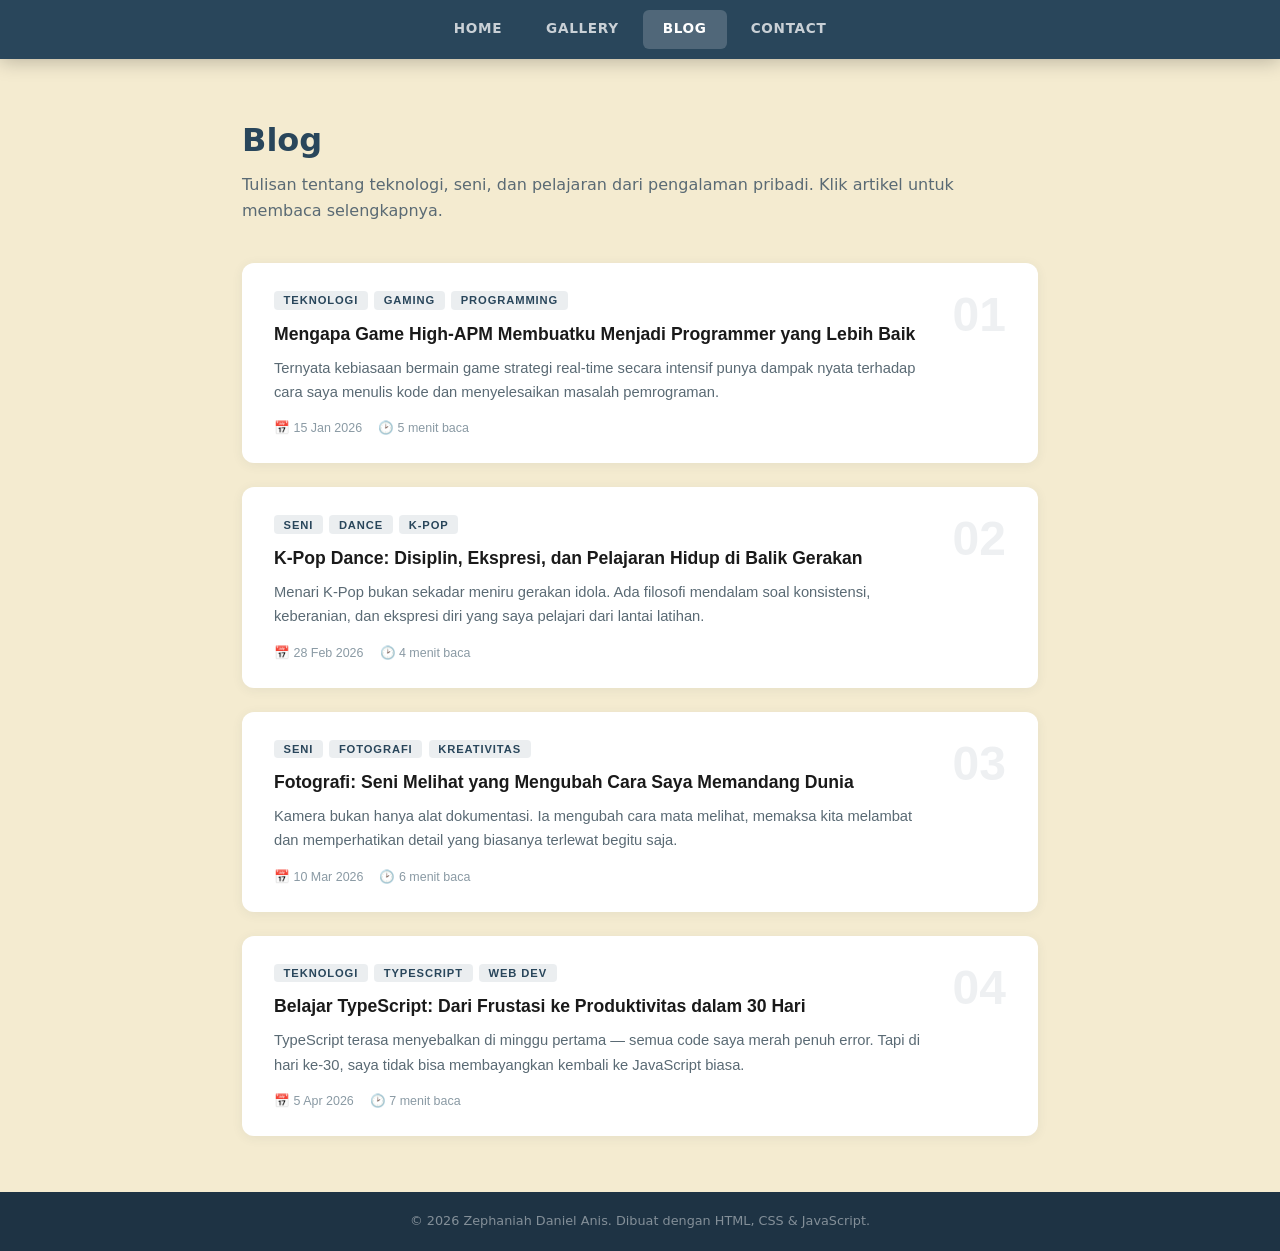
==== blog.html @ 5a67ce0a "Create separate pages for home, gallery, blog, and contact with unique content Restructure the proje" ====
<!DOCTYPE html>
<html lang="id">
<head>
<meta charset="UTF-8">
<meta name="viewport" content="width=device-width, initial-scale=1.0">
<title>Blog — Zephaniah Daniel Anis</title>
<link rel="stylesheet" href="css/style.css">
</head>
<body>

<header>
    <nav>
        <a href="index.html">Home</a>
        <a href="gallery.html">Gallery</a>
        <a href="blog.html">Blog</a>
        <a href="contact.html">Contact</a>
    </nav>
</header>

<main>
    <div class="blog-wrapper">
        <h1 class="page-title">Blog</h1>
        <p class="page-subtitle">Tulisan tentang teknologi, seni, dan pelajaran dari pengalaman pribadi. Klik artikel untuk membaca selengkapnya.</p>

        <div class="blog-list">

            <button class="blog-card" data-id="1">
                <div class="blog-card-body">
                    <div class="blog-card-tags">
                        <span class="blog-tag">Teknologi</span>
                        <span class="blog-tag">Gaming</span>
                        <span class="blog-tag">Programming</span>
                    </div>
                    <h3>Mengapa Game High-APM Membuatku Menjadi Programmer yang Lebih Baik</h3>
                    <p>Ternyata kebiasaan bermain game strategi real-time secara intensif punya dampak nyata terhadap cara saya menulis kode dan menyelesaikan masalah pemrograman.</p>
                    <div class="blog-card-meta">
                        <span>&#128197; 15 Jan 2026</span>
                        <span>&#128337; 5 menit baca</span>
                    </div>
                </div>
                <div class="blog-card-num">01</div>
            </button>

            <button class="blog-card" data-id="2">
                <div class="blog-card-body">
                    <div class="blog-card-tags">
                        <span class="blog-tag">Seni</span>
                        <span class="blog-tag">Dance</span>
                        <span class="blog-tag">K-Pop</span>
                    </div>
                    <h3>K-Pop Dance: Disiplin, Ekspresi, dan Pelajaran Hidup di Balik Gerakan</h3>
                    <p>Menari K-Pop bukan sekadar meniru gerakan idola. Ada filosofi mendalam soal konsistensi, keberanian, dan ekspresi diri yang saya pelajari dari lantai latihan.</p>
                    <div class="blog-card-meta">
                        <span>&#128197; 28 Feb 2026</span>
                        <span>&#128337; 4 menit baca</span>
                    </div>
                </div>
                <div class="blog-card-num">02</div>
            </button>

            <button class="blog-card" data-id="3">
                <div class="blog-card-body">
                    <div class="blog-card-tags">
                        <span class="blog-tag">Seni</span>
                        <span class="blog-tag">Fotografi</span>
                        <span class="blog-tag">Kreativitas</span>
                    </div>
                    <h3>Fotografi: Seni Melihat yang Mengubah Cara Saya Memandang Dunia</h3>
                    <p>Kamera bukan hanya alat dokumentasi. Ia mengubah cara mata melihat, memaksa kita melambat dan memperhatikan detail yang biasanya terlewat begitu saja.</p>
                    <div class="blog-card-meta">
                        <span>&#128197; 10 Mar 2026</span>
                        <span>&#128337; 6 menit baca</span>
                    </div>
                </div>
                <div class="blog-card-num">03</div>
            </button>

            <button class="blog-card" data-id="4">
                <div class="blog-card-body">
                    <div class="blog-card-tags">
                        <span class="blog-tag">Teknologi</span>
                        <span class="blog-tag">TypeScript</span>
                        <span class="blog-tag">Web Dev</span>
                    </div>
                    <h3>Belajar TypeScript: Dari Frustasi ke Produktivitas dalam 30 Hari</h3>
                    <p>TypeScript terasa menyebalkan di minggu pertama — semua code saya merah penuh error. Tapi di hari ke-30, saya tidak bisa membayangkan kembali ke JavaScript biasa.</p>
                    <div class="blog-card-meta">
                        <span>&#128197; 5 Apr 2026</span>
                        <span>&#128337; 7 menit baca</span>
                    </div>
                </div>
                <div class="blog-card-num">04</div>
            </button>

        </div>
    </div>
</main>

<!-- Blog Modal -->
<div id="blog-modal">
    <div class="blog-modal-inner">
        <button id="blog-modal-close" aria-label="Tutup">&times;</button>
        <div class="blog-modal-tags" id="blog-modal-tags"></div>
        <h2 id="blog-modal-title"></h2>
        <div class="blog-modal-meta" id="blog-modal-meta"></div>
        <div class="blog-modal-body" id="blog-modal-body"></div>
    </div>
</div>

<footer>
    <p>&copy; 2026 Zephaniah Daniel Anis. Dibuat dengan HTML, CSS &amp; JavaScript.</p>
</footer>

<script src="js/main.js"></script>
</body>
</html>
---- css/style.css ----
:root {
    --cream: #F4EBD0;
    --denim: #29465B;
    --denim-light: #3a5f7a;
    --denim-dark: #1e3344;
    --white: #FFFFFF;
    --black: #1A1A1A;
    --muted: #5a6a74;
    --cream-dark: #e8d9b8;
}

* { margin: 0; padding: 0; box-sizing: border-box; }
html { scroll-behavior: smooth; }
body {
    font-family: 'Segoe UI', system-ui, -apple-system, sans-serif;
    background-color: var(--cream);
    color: var(--black);
    line-height: 1.6;
    min-height: 100vh;
}

/* ── HEADER & NAV ── */
header {
    background-color: var(--denim);
    position: sticky;
    top: 0;
    z-index: 999;
    box-shadow: 0 2px 20px rgba(0,0,0,0.25);
}
nav {
    max-width: 1000px;
    margin: 0 auto;
    display: flex;
    justify-content: center;
    gap: 0.25rem;
    padding: 0.6rem 1rem;
}
nav a {
    background: none;
    border: none;
    color: rgba(255,255,255,0.75);
    font-size: 0.85rem;
    font-weight: 600;
    letter-spacing: 0.05em;
    cursor: pointer;
    padding: 0.55rem 1.25rem;
    border-radius: 6px;
    transition: all 0.2s ease;
    text-transform: uppercase;
    text-decoration: none;
    display: inline-block;
}
nav a:hover { color: var(--white); background: rgba(255,255,255,0.1); }
nav a.active { color: var(--white); background: rgba(255,255,255,0.18); }

/* ── FADE IN ANIMATION ── */
@keyframes fadeUp {
    from { opacity: 0; transform: translateY(16px); }
    to   { opacity: 1; transform: translateY(0); }
}
main { animation: fadeUp 0.35s ease; }

/* ── SECTION LABEL ── */
.section-label { display: flex; align-items: center; gap: 0.75rem; margin-bottom: 1.5rem; }
.section-label span { font-size: 0.75rem; font-weight: 700; letter-spacing: 0.12em; text-transform: uppercase; color: var(--muted); }
.section-label::after { content: ''; flex: 1; height: 1px; background: var(--cream-dark); }

.page-title { font-size: 2rem; font-weight: 800; color: var(--denim); margin-bottom: 0.4rem; }
.page-subtitle { font-size: 1rem; color: var(--muted); margin-bottom: 2.5rem; }

/* ── HOME ── */
.hero {
    background: linear-gradient(135deg, var(--denim) 0%, var(--denim-light) 100%);
    padding: 5rem 2rem 4rem;
    display: flex;
    align-items: center;
    justify-content: center;
}
.hero-inner {
    max-width: 900px;
    width: 100%;
    display: grid;
    grid-template-columns: 1fr auto;
    gap: 3rem;
    align-items: center;
}
.hero-text { color: var(--white); }
.hero-tag {
    display: inline-block;
    background: rgba(255,255,255,0.15);
    color: var(--cream);
    font-size: 0.78rem;
    font-weight: 700;
    letter-spacing: 0.12em;
    text-transform: uppercase;
    padding: 0.35rem 0.85rem;
    border-radius: 20px;
    margin-bottom: 1.2rem;
}
.hero-text h1 {
    font-size: clamp(2rem, 5vw, 3.2rem);
    font-weight: 800;
    line-height: 1.15;
    margin-bottom: 1rem;
    color: var(--white);
}
.hero-text h1 span { color: var(--cream); }
.hero-text p { font-size: 1.05rem; color: rgba(255,255,255,0.75); max-width: 480px; margin-bottom: 2rem; }
.hero-tags { display: flex; flex-wrap: wrap; gap: 0.5rem; }
.hero-tags .tag {
    background: rgba(255,255,255,0.12);
    color: rgba(255,255,255,0.9);
    font-size: 0.8rem;
    padding: 0.3rem 0.75rem;
    border-radius: 20px;
    border: 1px solid rgba(255,255,255,0.2);
}
.hero-photo-wrap { display: flex; flex-direction: column; align-items: center; gap: 0.75rem; }
.hero-photo {
    width: 180px;
    height: 180px;
    border-radius: 50%;
    background-color: var(--denim-dark);
    border: 4px solid rgba(255,255,255,0.25);
    overflow: hidden;
    display: flex;
    align-items: center;
    justify-content: center;
    box-shadow: 0 12px 40px rgba(0,0,0,0.3);
}
.hero-photo img { width: 100%; height: 100%; object-fit: cover; display: block; }
.hero-name-label { color: rgba(255,255,255,0.6); font-size: 0.82rem; font-style: italic; }

.about-strip { background-color: var(--white); padding: 3rem 2rem; }
.about-strip-inner {
    max-width: 900px;
    margin: 0 auto;
    display: grid;
    grid-template-columns: repeat(auto-fit, minmax(240px, 1fr));
    gap: 2.5rem;
}
.about-card { display: flex; flex-direction: column; gap: 0.5rem; }
.about-card .icon { font-size: 1.5rem; margin-bottom: 0.25rem; }
.about-card h3 { font-size: 0.78rem; font-weight: 700; letter-spacing: 0.1em; text-transform: uppercase; color: var(--muted); }
.about-card p { font-size: 0.95rem; color: var(--black); line-height: 1.55; }

.bio-section { background-color: var(--cream); padding: 3.5rem 2rem; }
.bio-inner { max-width: 900px; margin: 0 auto; }
.bio-inner p { font-size: 1rem; color: #3a3a3a; margin-bottom: 1.2rem; line-height: 1.75; }

@media (max-width: 620px) {
    .hero-inner { grid-template-columns: 1fr; text-align: center; }
    .hero-photo-wrap { order: -1; }
    .hero-tags { justify-content: center; }
    .hero-text p { margin-left: auto; margin-right: auto; }
}

/* ── GALLERY ── */
.gallery-wrapper { padding: 3.5rem 2rem 4rem; max-width: 1000px; margin: 0 auto; }
.album-list { display: flex; flex-direction: column; gap: 1.5rem; }

details.album-item {
    background: var(--white);
    border-radius: 16px;
    overflow: hidden;
    box-shadow: 0 4px 20px rgba(41,70,91,0.1);
    transition: box-shadow 0.3s ease, transform 0.3s ease;
}
details.album-item:hover { box-shadow: 0 8px 36px rgba(41,70,91,0.18); transform: translateY(-2px); }
details.album-item summary { list-style: none; cursor: pointer; user-select: none; }
details.album-item summary::-webkit-details-marker { display: none; }

.album-banner {
    width: 100%;
    padding: 1.5rem 1.75rem;
    display: flex;
    align-items: center;
    gap: 1.25rem;
    transition: filter 0.2s;
}
.album-banner:hover { filter: brightness(1.05); }
details[data-album="dance"] .album-banner { background: linear-gradient(120deg, #29465B 0%, #4a7fa5 100%); }
details[data-album="noface"] .album-banner { background: linear-gradient(120deg, #1e3344 0%, #3a5f7a 100%); }
details[data-album="cat"] .album-banner { background: linear-gradient(120deg, #4a3728 0%, #8b6344 100%); }

.album-emoji {
    font-size: 2.8rem;
    width: 64px;
    height: 64px;
    display: flex;
    align-items: center;
    justify-content: center;
    background: rgba(255,255,255,0.15);
    border-radius: 14px;
    flex-shrink: 0;
}
.album-text { flex: 1; }
.album-text h3 { font-size: 1.2rem; font-weight: 800; color: #fff; margin-bottom: 0.25rem; }
.album-text p { font-size: 0.85rem; color: rgba(255,255,255,0.72); }
.album-badges { display: flex; align-items: center; gap: 0.6rem; flex-shrink: 0; }
.album-count {
    font-size: 0.75rem;
    font-weight: 700;
    color: rgba(255,255,255,0.9);
    background: rgba(255,255,255,0.2);
    padding: 0.3rem 0.75rem;
    border-radius: 20px;
    letter-spacing: 0.04em;
}
.album-arrow {
    color: rgba(255,255,255,0.8);
    font-size: 1rem;
    transition: transform 0.35s ease;
    display: inline-block;
}
details[open] .album-arrow { transform: rotate(180deg); }

.album-body-inner { padding: 1.5rem; }
.photo-grid { display: grid; grid-template-columns: repeat(3, 1fr); gap: 0.6rem; }
@media (max-width: 600px) { .photo-grid { grid-template-columns: repeat(2, 1fr); } }

.photo-frame {
    position: relative;
    aspect-ratio: 1/1;
    border-radius: 10px;
    overflow: hidden;
    background: var(--cream-dark);
    cursor: pointer;
    box-shadow: 0 2px 8px rgba(0,0,0,0.08);
}
.photo-frame img { width: 100%; height: 100%; object-fit: cover; display: block; transition: transform 0.4s ease; }
.photo-frame:hover img { transform: scale(1.08); }
.ph-hover {
    position: absolute;
    inset: 0;
    background: linear-gradient(to top, rgba(0,0,0,0.6) 0%, transparent 60%);
    opacity: 0;
    transition: opacity 0.3s ease;
}
.photo-frame:hover .ph-hover { opacity: 1; }
.ph-placeholder {
    position: absolute;
    inset: 0;
    display: flex;
    flex-direction: column;
    align-items: center;
    justify-content: center;
    color: #b0bcc4;
    font-size: 1.8rem;
    opacity: 0.35;
    pointer-events: none;
}

/* ── LIGHTBOX ── */
#lightbox {
    display: none;
    position: fixed;
    inset: 0;
    background: rgba(0,0,0,0.88);
    z-index: 9999;
    align-items: center;
    justify-content: center;
    flex-direction: column;
    gap: 1rem;
    padding: 2rem;
}
#lightbox.open { display: flex; }
#lightbox img {
    max-width: 90vw;
    max-height: 80vh;
    border-radius: 10px;
    box-shadow: 0 8px 40px rgba(0,0,0,0.5);
    object-fit: contain;
}
#lightbox-close {
    position: absolute;
    top: 1.25rem;
    right: 1.5rem;
    background: rgba(255,255,255,0.15);
    border: none;
    color: #fff;
    font-size: 1.5rem;
    width: 44px;
    height: 44px;
    border-radius: 50%;
    cursor: pointer;
    display: flex;
    align-items: center;
    justify-content: center;
    transition: background 0.2s;
}
#lightbox-close:hover { background: rgba(255,255,255,0.28); }
#lightbox-caption { color: rgba(255,255,255,0.65); font-size: 0.88rem; }

/* ── BLOG ── */
.blog-wrapper { padding: 3.5rem 2rem; max-width: 860px; margin: 0 auto; }
.blog-list { display: flex; flex-direction: column; gap: 1.5rem; }

.blog-card {
    background: var(--white);
    border-radius: 12px;
    padding: 1.75rem 2rem;
    box-shadow: 0 2px 12px rgba(41,70,91,0.07);
    display: grid;
    grid-template-columns: 1fr auto;
    gap: 1rem;
    align-items: start;
    transition: box-shadow 0.2s, transform 0.2s;
    cursor: pointer;
    border: none;
    width: 100%;
    text-align: left;
}
.blog-card:hover { box-shadow: 0 6px 28px rgba(41,70,91,0.12); transform: translateY(-2px); }
.blog-card-tags { display: flex; flex-wrap: wrap; gap: 0.4rem; margin-bottom: 0.75rem; }
.blog-tag { font-size: 0.7rem; font-weight: 700; letter-spacing: 0.08em; text-transform: uppercase; color: var(--denim); background: rgba(41,70,91,0.09); padding: 0.2rem 0.6rem; border-radius: 4px; }
.blog-card h3 { font-size: 1.1rem; font-weight: 700; color: var(--black); margin-bottom: 0.6rem; line-height: 1.4; }
.blog-card p { font-size: 0.92rem; color: var(--muted); line-height: 1.65; margin-bottom: 1rem; }
.blog-card-meta { display: flex; align-items: center; gap: 1rem; font-size: 0.78rem; color: #8a9aa4; }
.blog-card-meta span { display: flex; align-items: center; gap: 0.3rem; }
.blog-card-num { font-size: 3rem; font-weight: 800; color: rgba(41,70,91,0.08); line-height: 1; align-self: start; min-width: 56px; text-align: right; }

/* ── BLOG MODAL ── */
#blog-modal {
    display: none;
    position: fixed;
    inset: 0;
    background: rgba(0,0,0,0.6);
    z-index: 9999;
    align-items: flex-start;
    justify-content: center;
    padding: 2rem 1rem;
    overflow-y: auto;
}
#blog-modal.open { display: flex; }
.blog-modal-inner {
    background: var(--white);
    border-radius: 16px;
    max-width: 720px;
    width: 100%;
    padding: 2.5rem 2.5rem;
    position: relative;
    margin: auto;
    animation: fadeUp 0.3s ease;
}
#blog-modal-close {
    position: absolute;
    top: 1.25rem;
    right: 1.25rem;
    background: var(--cream);
    border: none;
    color: var(--black);
    font-size: 1.2rem;
    width: 40px;
    height: 40px;
    border-radius: 50%;
    cursor: pointer;
    display: flex;
    align-items: center;
    justify-content: center;
    transition: background 0.2s;
}
#blog-modal-close:hover { background: var(--cream-dark); }
.blog-modal-inner h2 { font-size: 1.55rem; font-weight: 800; color: var(--denim); margin-bottom: 0.6rem; line-height: 1.3; }
.blog-modal-meta { font-size: 0.82rem; color: #8a9aa4; margin-bottom: 1.5rem; display: flex; gap: 1rem; flex-wrap: wrap; }
.blog-modal-tags { display: flex; flex-wrap: wrap; gap: 0.4rem; margin-bottom: 1.5rem; }
.blog-modal-body p { font-size: 0.97rem; color: #3a3a3a; line-height: 1.8; margin-bottom: 1.1rem; }
.blog-modal-body h3 { font-size: 1.1rem; font-weight: 700; color: var(--denim); margin: 1.5rem 0 0.6rem; }
.blog-modal-body ul { padding-left: 1.5rem; margin-bottom: 1rem; }
.blog-modal-body ul li { font-size: 0.97rem; color: #3a3a3a; line-height: 1.8; margin-bottom: 0.3rem; }

@media (max-width: 520px) {
    .blog-card { grid-template-columns: 1fr; }
    .blog-card-num { display: none; }
    .blog-modal-inner { padding: 2rem 1.25rem; }
}

/* ── CONTACT ── */
.contact-wrapper {
    min-height: calc(100vh - 60px);
    display: flex;
    align-items: center;
    justify-content: center;
    padding: 4rem 2rem;
}
.contact-inner { text-align: center; max-width: 540px; width: 100%; }
.contact-inner h1 { font-size: 2rem; font-weight: 800; color: var(--denim); margin-bottom: 0.5rem; }
.contact-inner .sub { font-size: 0.95rem; color: var(--muted); margin-bottom: 0.5rem; }

.profile-card {
    background: var(--white);
    border-radius: 16px;
    padding: 1.75rem 2rem;
    margin-bottom: 1.5rem;
    box-shadow: 0 2px 12px rgba(41,70,91,0.07);
    text-align: left;
    display: grid;
    grid-template-columns: auto 1fr;
    gap: 1.25rem;
    align-items: center;
}
.profile-avatar {
    width: 72px;
    height: 72px;
    border-radius: 50%;
    overflow: hidden;
    background: var(--cream-dark);
    border: 3px solid var(--denim);
    flex-shrink: 0;
}
.profile-avatar img { width: 100%; height: 100%; object-fit: cover; display: block; }
.profile-info h2 { font-size: 1.1rem; font-weight: 800; color: var(--denim); }
.profile-info p { font-size: 0.85rem; color: var(--muted); margin-top: 0.2rem; }
.profile-info .nim { font-size: 0.78rem; color: #8a9aa4; margin-top: 0.1rem; }

.contact-links { display: flex; flex-direction: column; gap: 0.75rem; }
.contact-link {
    display: flex;
    align-items: center;
    gap: 1rem;
    background: var(--white);
    padding: 1rem 1.5rem;
    border-radius: 10px;
    text-decoration: none;
    color: var(--black);
    box-shadow: 0 2px 10px rgba(41,70,91,0.08);
    transition: all 0.2s ease;
}
.contact-link:hover { background: var(--denim); color: var(--white); box-shadow: 0 4px 20px rgba(41,70,91,0.25); transform: translateY(-2px); }
.contact-link .cl-icon { font-size: 1.3rem; width: 32px; text-align: center; }
.contact-link .cl-info { text-align: left; flex: 1; }
.contact-link .cl-label { font-size: 0.72rem; font-weight: 700; letter-spacing: 0.1em; text-transform: uppercase; opacity: 0.55; display: block; margin-bottom: 0.1rem; }
.contact-link .cl-value { font-size: 0.92rem; font-weight: 600; }
.contact-link .cl-arrow { opacity: 0.35; font-size: 0.85rem; }
.contact-link:hover .cl-label,
.contact-link:hover .cl-arrow { opacity: 0.7; }

/* ── FOOTER ── */
footer {
    background: var(--denim-dark);
    color: rgba(255,255,255,0.45);
    text-align: center;
    padding: 1.2rem;
    font-size: 0.8rem;
}
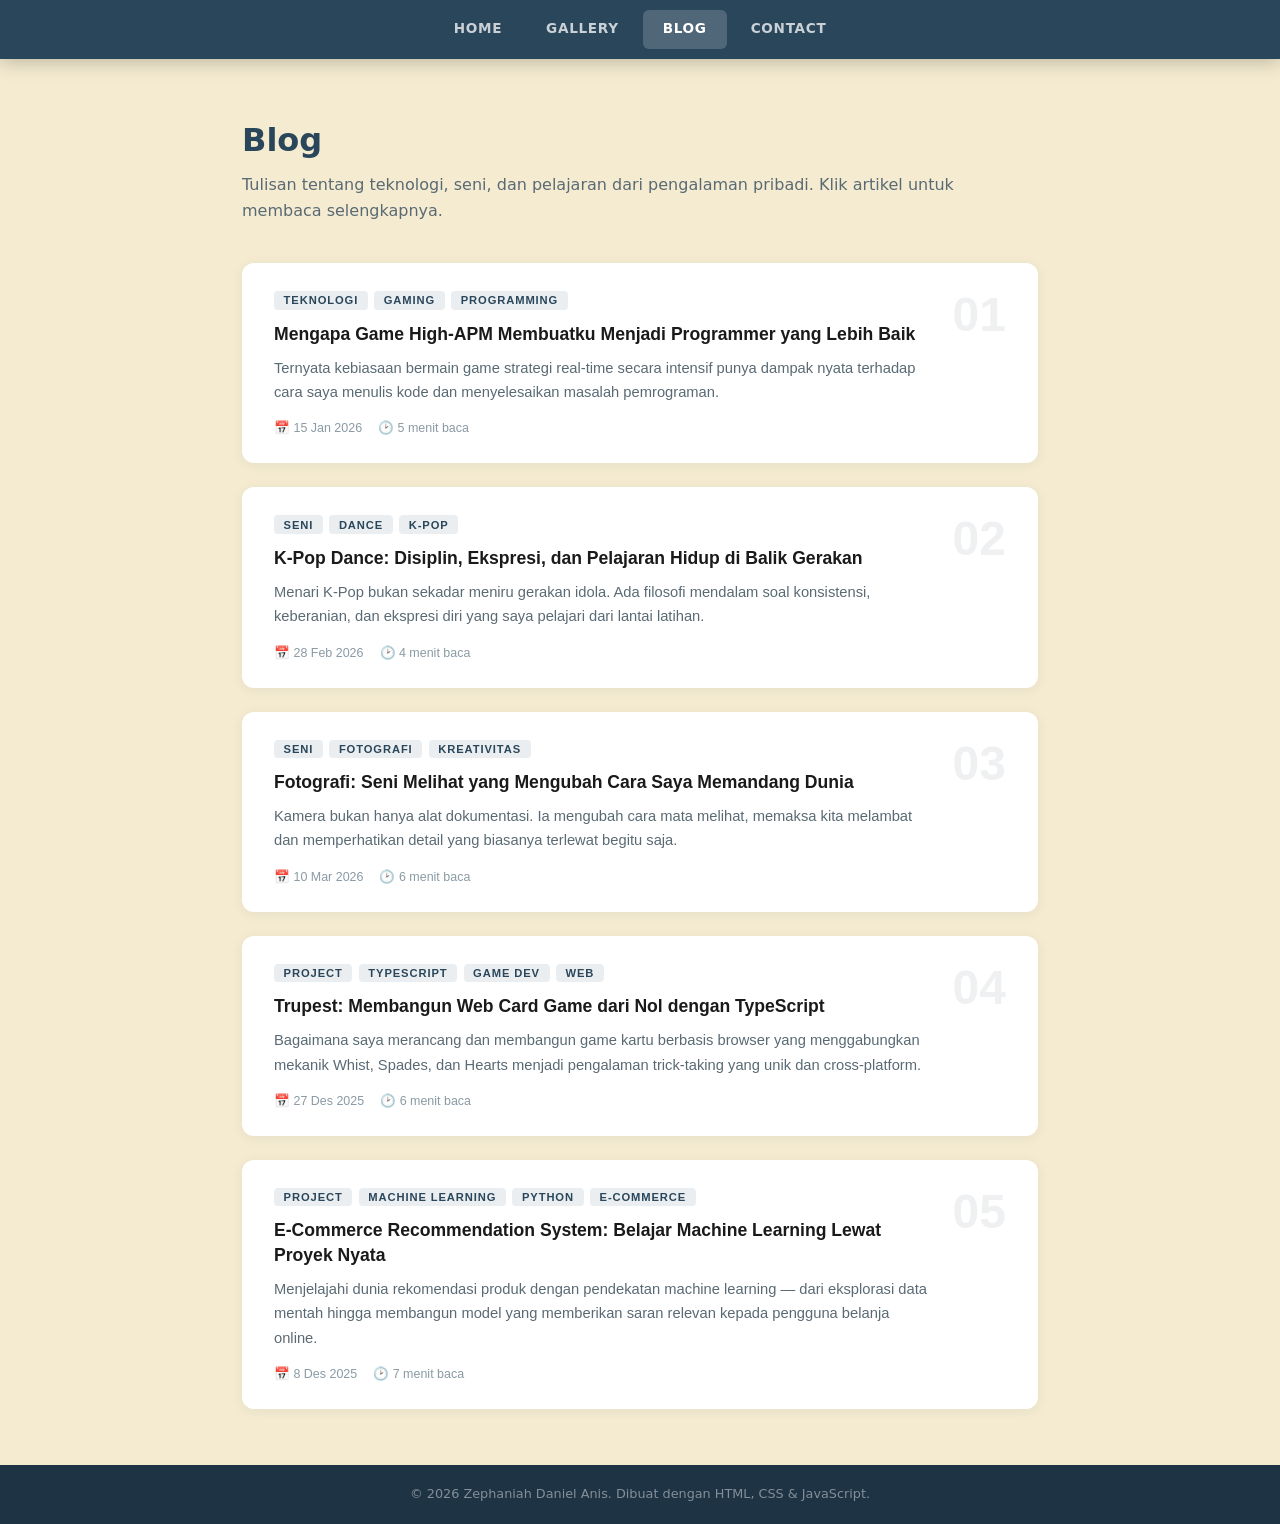
==== commit 7a45b756: "Update blog with new project articles and refine existing content Replace "Learning TypeScript" arti" ====
--- a/blog.html
+++ b/blog.html
@@ -78,18 +78,37 @@
             <button class="blog-card" data-id="4">
                 <div class="blog-card-body">
                     <div class="blog-card-tags">
-                        <span class="blog-tag">Teknologi</span>
+                        <span class="blog-tag">Project</span>
                         <span class="blog-tag">TypeScript</span>
-                        <span class="blog-tag">Web Dev</span>
+                        <span class="blog-tag">Game Dev</span>
+                        <span class="blog-tag">Web</span>
                     </div>
-                    <h3>Belajar TypeScript: Dari Frustasi ke Produktivitas dalam 30 Hari</h3>
-                    <p>TypeScript terasa menyebalkan di minggu pertama — semua code saya merah penuh error. Tapi di hari ke-30, saya tidak bisa membayangkan kembali ke JavaScript biasa.</p>
+                    <h3>Trupest: Membangun Web Card Game dari Nol dengan TypeScript</h3>
+                    <p>Bagaimana saya merancang dan membangun game kartu berbasis browser yang menggabungkan mekanik Whist, Spades, dan Hearts menjadi pengalaman trick-taking yang unik dan cross-platform.</p>
                     <div class="blog-card-meta">
-                        <span>&#128197; 5 Apr 2026</span>
+                        <span>&#128197; 27 Des 2025</span>
+                        <span>&#128337; 6 menit baca</span>
+                    </div>
+                </div>
+                <div class="blog-card-num">04</div>
+            </button>
+
+            <button class="blog-card" data-id="5">
+                <div class="blog-card-body">
+                    <div class="blog-card-tags">
+                        <span class="blog-tag">Project</span>
+                        <span class="blog-tag">Machine Learning</span>
+                        <span class="blog-tag">Python</span>
+                        <span class="blog-tag">E-Commerce</span>
+                    </div>
+                    <h3>E-Commerce Recommendation System: Belajar Machine Learning Lewat Proyek Nyata</h3>
+                    <p>Menjelajahi dunia rekomendasi produk dengan pendekatan machine learning — dari eksplorasi data mentah hingga membangun model yang memberikan saran relevan kepada pengguna belanja online.</p>
+                    <div class="blog-card-meta">
+                        <span>&#128197; 8 Des 2025</span>
                         <span>&#128337; 7 menit baca</span>
                     </div>
                 </div>
-                <div class="blog-card-num">04</div>
+                <div class="blog-card-num">05</div>
             </button>
 
         </div>
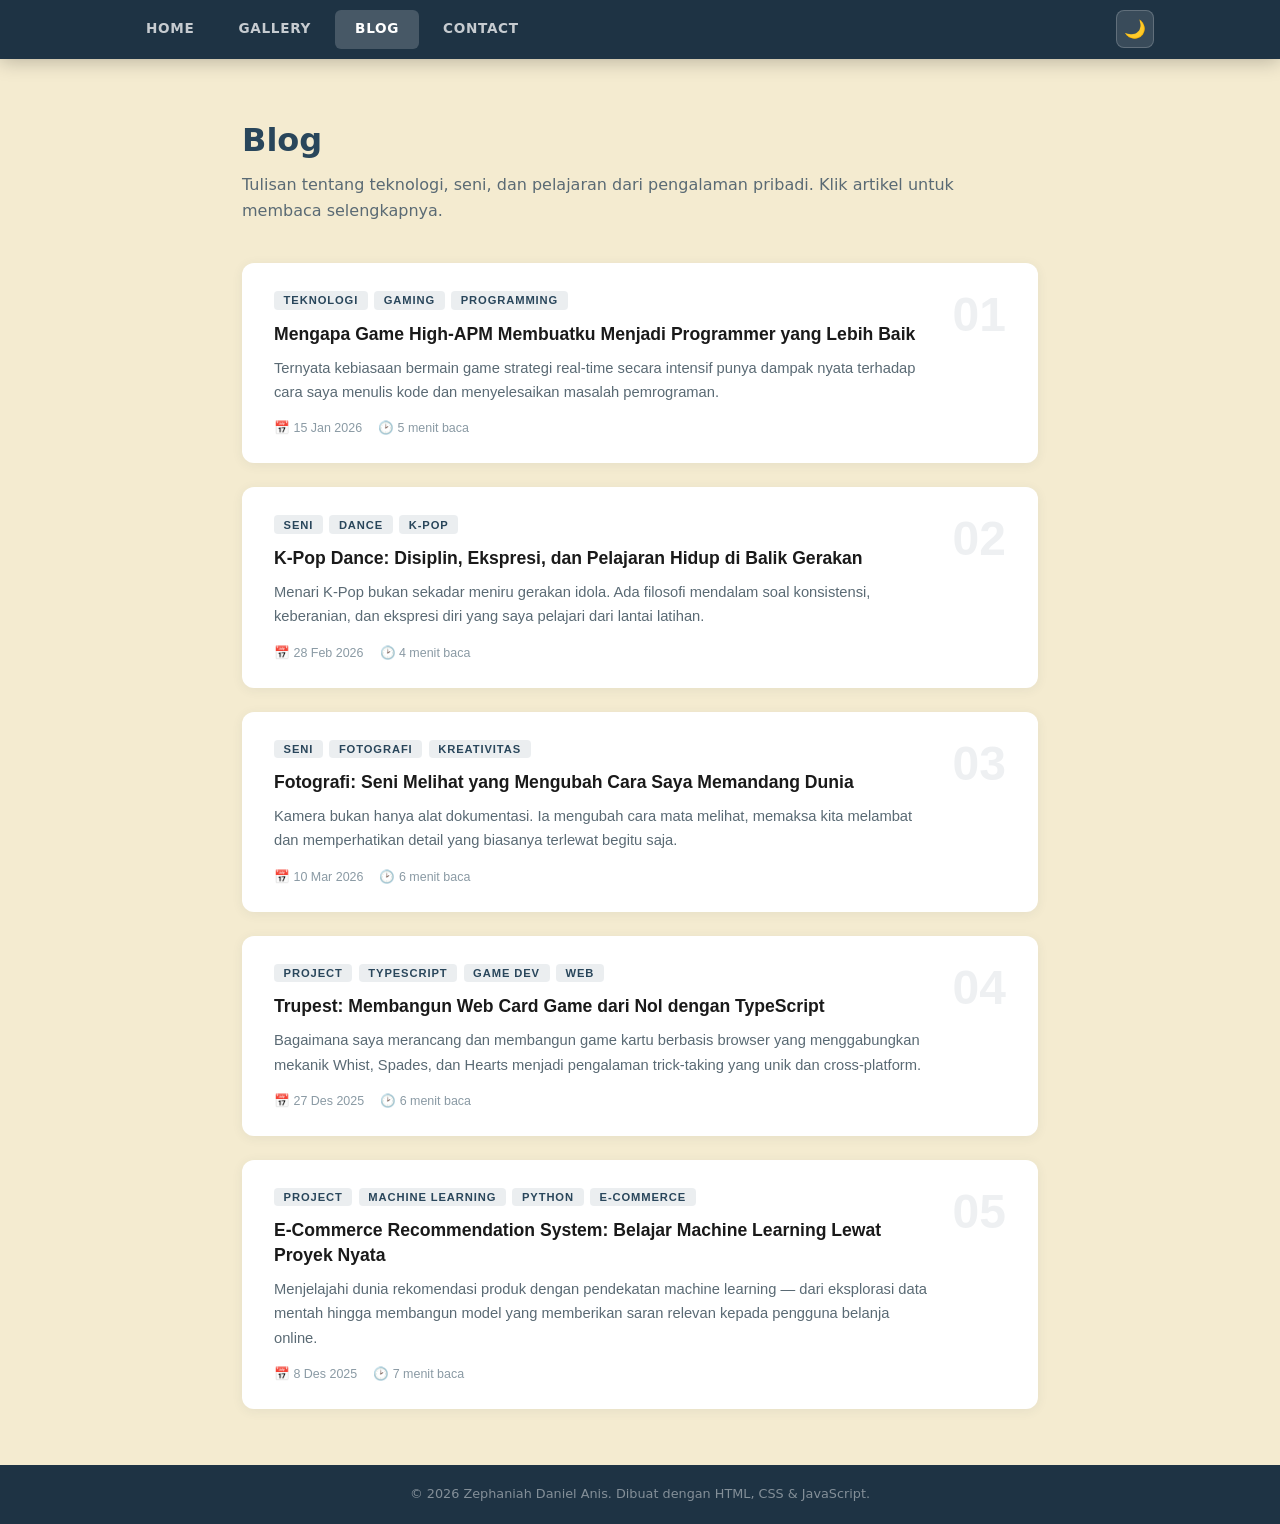
==== commit cac6aa63: "Introduce dark mode, a contact form, and a 404 page Implement dark mode toggle with localStorage per" ====
--- a/blog.html
+++ b/blog.html
@@ -1,5 +1,5 @@
 <!DOCTYPE html>
-<html lang="id">
+<html lang="id" data-theme="light">
 <head>
 <meta charset="UTF-8">
 <meta name="viewport" content="width=device-width, initial-scale=1.0">
@@ -14,6 +14,7 @@
         <a href="gallery.html">Gallery</a>
         <a href="blog.html">Blog</a>
         <a href="contact.html">Contact</a>
+        <button id="dark-toggle" aria-label="Aktifkan mode gelap" title="Toggle Dark Mode">🌙</button>
     </nav>
 </header>
 
--- a/css/style.css
+++ b/css/style.css
@@ -7,6 +7,25 @@
     --black: #1A1A1A;
     --muted: #5a6a74;
     --cream-dark: #e8d9b8;
+    --card-bg: #FFFFFF;
+    --body-bg: #F4EBD0;
+    --text: #1A1A1A;
+    --footer-bg: #1e3344;
+}
+
+[data-theme="dark"] {
+    --cream: #1a2430;
+    --denim: #7aaecf;
+    --denim-light: #5a8fab;
+    --denim-dark: #0d1a24;
+    --white: #1e2d3d;
+    --black: #e8edf1;
+    --muted: #8ba8be;
+    --cream-dark: #243345;
+    --card-bg: #1e2d3d;
+    --body-bg: #1a2430;
+    --text: #e8edf1;
+    --footer-bg: #0d1a24;
 }
 
 * { margin: 0; padding: 0; box-sizing: border-box; }
@@ -17,21 +36,23 @@
     color: var(--black);
     line-height: 1.6;
     min-height: 100vh;
+    transition: background-color 0.3s ease, color 0.3s ease;
 }
 
 /* ── HEADER & NAV ── */
 header {
-    background-color: var(--denim);
+    background-color: var(--denim-dark);
     position: sticky;
     top: 0;
     z-index: 999;
     box-shadow: 0 2px 20px rgba(0,0,0,0.25);
 }
 nav {
-    max-width: 1000px;
+    max-width: 1060px;
     margin: 0 auto;
     display: flex;
     justify-content: center;
+    align-items: center;
     gap: 0.25rem;
     padding: 0.6rem 1rem;
 }
@@ -51,7 +72,26 @@
     display: inline-block;
 }
 nav a:hover { color: var(--white); background: rgba(255,255,255,0.1); }
-nav a.active { color: var(--white); background: rgba(255,255,255,0.18); }
+nav a.active { color: #fff; background: rgba(255,255,255,0.18); }
+
+/* Dark mode toggle button */
+#dark-toggle {
+    margin-left: auto;
+    background: rgba(255,255,255,0.12);
+    border: 1px solid rgba(255,255,255,0.2);
+    color: #fff;
+    font-size: 1.1rem;
+    width: 38px;
+    height: 38px;
+    border-radius: 8px;
+    cursor: pointer;
+    display: flex;
+    align-items: center;
+    justify-content: center;
+    transition: background 0.2s ease;
+    flex-shrink: 0;
+}
+#dark-toggle:hover { background: rgba(255,255,255,0.22); }
 
 /* ── FADE IN ANIMATION ── */
 @keyframes fadeUp {
@@ -70,7 +110,7 @@
 
 /* ── HOME ── */
 .hero {
-    background: linear-gradient(135deg, var(--denim) 0%, var(--denim-light) 100%);
+    background: linear-gradient(135deg, var(--denim-dark) 0%, var(--denim-light) 100%);
     padding: 5rem 2rem 4rem;
     display: flex;
     align-items: center;
@@ -84,7 +124,7 @@
     gap: 3rem;
     align-items: center;
 }
-.hero-text { color: var(--white); }
+.hero-text { color: #fff; }
 .hero-tag {
     display: inline-block;
     background: rgba(255,255,255,0.15);
@@ -102,9 +142,9 @@
     font-weight: 800;
     line-height: 1.15;
     margin-bottom: 1rem;
-    color: var(--white);
-}
-.hero-text h1 span { color: var(--cream); }
+    color: #fff;
+}
+.hero-text h1 span { color: #F4EBD0; }
 .hero-text p { font-size: 1.05rem; color: rgba(255,255,255,0.75); max-width: 480px; margin-bottom: 2rem; }
 .hero-tags { display: flex; flex-wrap: wrap; gap: 0.5rem; }
 .hero-tags .tag {
@@ -131,7 +171,7 @@
 .hero-photo img { width: 100%; height: 100%; object-fit: cover; display: block; }
 .hero-name-label { color: rgba(255,255,255,0.6); font-size: 0.82rem; font-style: italic; }
 
-.about-strip { background-color: var(--white); padding: 3rem 2rem; }
+.about-strip { background-color: var(--white); padding: 3rem 2rem; transition: background-color 0.3s; }
 .about-strip-inner {
     max-width: 900px;
     margin: 0 auto;
@@ -146,7 +186,7 @@
 
 .bio-section { background-color: var(--cream); padding: 3.5rem 2rem; }
 .bio-inner { max-width: 900px; margin: 0 auto; }
-.bio-inner p { font-size: 1rem; color: #3a3a3a; margin-bottom: 1.2rem; line-height: 1.75; }
+.bio-inner p { font-size: 1rem; color: var(--black); margin-bottom: 1.2rem; line-height: 1.75; }
 
 @media (max-width: 620px) {
     .hero-inner { grid-template-columns: 1fr; text-align: center; }
@@ -338,7 +378,7 @@
     border-radius: 16px;
     max-width: 720px;
     width: 100%;
-    padding: 2.5rem 2.5rem;
+    padding: 2.5rem;
     position: relative;
     margin: auto;
     animation: fadeUp 0.3s ease;
@@ -364,10 +404,11 @@
 .blog-modal-inner h2 { font-size: 1.55rem; font-weight: 800; color: var(--denim); margin-bottom: 0.6rem; line-height: 1.3; }
 .blog-modal-meta { font-size: 0.82rem; color: #8a9aa4; margin-bottom: 1.5rem; display: flex; gap: 1rem; flex-wrap: wrap; }
 .blog-modal-tags { display: flex; flex-wrap: wrap; gap: 0.4rem; margin-bottom: 1.5rem; }
-.blog-modal-body p { font-size: 0.97rem; color: #3a3a3a; line-height: 1.8; margin-bottom: 1.1rem; }
+.blog-modal-body p { font-size: 0.97rem; color: var(--black); line-height: 1.8; margin-bottom: 1.1rem; }
 .blog-modal-body h3 { font-size: 1.1rem; font-weight: 700; color: var(--denim); margin: 1.5rem 0 0.6rem; }
 .blog-modal-body ul { padding-left: 1.5rem; margin-bottom: 1rem; }
-.blog-modal-body ul li { font-size: 0.97rem; color: #3a3a3a; line-height: 1.8; margin-bottom: 0.3rem; }
+.blog-modal-body ul li { font-size: 0.97rem; color: var(--black); line-height: 1.8; margin-bottom: 0.3rem; }
+.blog-modal-body a { color: var(--denim); font-weight: 600; }
 
 @media (max-width: 520px) {
     .blog-card { grid-template-columns: 1fr; }
@@ -377,31 +418,27 @@
 
 /* ── CONTACT ── */
 .contact-wrapper {
-    min-height: calc(100vh - 60px);
-    display: flex;
-    align-items: center;
-    justify-content: center;
     padding: 4rem 2rem;
-}
-.contact-inner { text-align: center; max-width: 540px; width: 100%; }
-.contact-inner h1 { font-size: 2rem; font-weight: 800; color: var(--denim); margin-bottom: 0.5rem; }
-.contact-inner .sub { font-size: 0.95rem; color: var(--muted); margin-bottom: 0.5rem; }
+    max-width: 580px;
+    margin: 0 auto;
+}
+.contact-wrapper h1 { font-size: 2rem; font-weight: 800; color: var(--denim); margin-bottom: 0.4rem; }
+.contact-wrapper .sub { font-size: 0.95rem; color: var(--muted); margin-bottom: 1.75rem; }
 
 .profile-card {
     background: var(--white);
     border-radius: 16px;
-    padding: 1.75rem 2rem;
+    padding: 1.5rem 1.75rem;
     margin-bottom: 1.5rem;
     box-shadow: 0 2px 12px rgba(41,70,91,0.07);
-    text-align: left;
     display: grid;
     grid-template-columns: auto 1fr;
     gap: 1.25rem;
     align-items: center;
 }
 .profile-avatar {
-    width: 72px;
-    height: 72px;
+    width: 68px;
+    height: 68px;
     border-radius: 50%;
     overflow: hidden;
     background: var(--cream-dark);
@@ -409,37 +446,138 @@
     flex-shrink: 0;
 }
 .profile-avatar img { width: 100%; height: 100%; object-fit: cover; display: block; }
-.profile-info h2 { font-size: 1.1rem; font-weight: 800; color: var(--denim); }
-.profile-info p { font-size: 0.85rem; color: var(--muted); margin-top: 0.2rem; }
-.profile-info .nim { font-size: 0.78rem; color: #8a9aa4; margin-top: 0.1rem; }
-
-.contact-links { display: flex; flex-direction: column; gap: 0.75rem; }
+.profile-info h2 { font-size: 1.05rem; font-weight: 800; color: var(--denim); }
+.profile-info p { font-size: 0.82rem; color: var(--muted); margin-top: 0.15rem; }
+.profile-info .nim { font-size: 0.78rem; color: #8a9aa4; margin-top: 0.1rem; font-weight: 600; }
+
+.contact-links { display: flex; flex-direction: column; gap: 0.65rem; margin-bottom: 2rem; }
 .contact-link {
     display: flex;
     align-items: center;
     gap: 1rem;
     background: var(--white);
-    padding: 1rem 1.5rem;
+    padding: 0.9rem 1.4rem;
     border-radius: 10px;
     text-decoration: none;
     color: var(--black);
     box-shadow: 0 2px 10px rgba(41,70,91,0.08);
     transition: all 0.2s ease;
 }
-.contact-link:hover { background: var(--denim); color: var(--white); box-shadow: 0 4px 20px rgba(41,70,91,0.25); transform: translateY(-2px); }
-.contact-link .cl-icon { font-size: 1.3rem; width: 32px; text-align: center; }
+.contact-link:hover { background: var(--denim); color: #fff; box-shadow: 0 4px 20px rgba(41,70,91,0.25); transform: translateY(-2px); }
+.contact-link .cl-icon { font-size: 1.2rem; width: 28px; text-align: center; }
 .contact-link .cl-info { text-align: left; flex: 1; }
-.contact-link .cl-label { font-size: 0.72rem; font-weight: 700; letter-spacing: 0.1em; text-transform: uppercase; opacity: 0.55; display: block; margin-bottom: 0.1rem; }
-.contact-link .cl-value { font-size: 0.92rem; font-weight: 600; }
+.contact-link .cl-label { font-size: 0.7rem; font-weight: 700; letter-spacing: 0.1em; text-transform: uppercase; opacity: 0.55; display: block; margin-bottom: 0.1rem; }
+.contact-link .cl-value { font-size: 0.88rem; font-weight: 600; }
 .contact-link .cl-arrow { opacity: 0.35; font-size: 0.85rem; }
 .contact-link:hover .cl-label,
 .contact-link:hover .cl-arrow { opacity: 0.7; }
 
+/* ── CONTACT FORM ── */
+.contact-form-section { margin-top: 0.5rem; }
+.contact-form-section h2 {
+    font-size: 1.2rem;
+    font-weight: 800;
+    color: var(--denim);
+    margin-bottom: 1rem;
+    display: flex;
+    align-items: center;
+    gap: 0.5rem;
+}
+.contact-form {
+    background: var(--white);
+    border-radius: 16px;
+    padding: 1.75rem 2rem;
+    box-shadow: 0 2px 12px rgba(41,70,91,0.07);
+    display: flex;
+    flex-direction: column;
+    gap: 1rem;
+}
+.form-group { display: flex; flex-direction: column; gap: 0.35rem; }
+.form-group label { font-size: 0.78rem; font-weight: 700; letter-spacing: 0.06em; text-transform: uppercase; color: var(--muted); }
+.form-group input,
+.form-group textarea {
+    background: var(--cream);
+    border: 1.5px solid var(--cream-dark);
+    border-radius: 8px;
+    padding: 0.7rem 1rem;
+    font-size: 0.95rem;
+    color: var(--black);
+    font-family: inherit;
+    transition: border-color 0.2s, box-shadow 0.2s;
+    outline: none;
+    width: 100%;
+    resize: vertical;
+}
+.form-group input:focus,
+.form-group textarea:focus {
+    border-color: var(--denim);
+    box-shadow: 0 0 0 3px rgba(41,70,91,0.12);
+}
+.form-group textarea { min-height: 120px; }
+.form-submit {
+    background: var(--denim);
+    color: #fff;
+    border: none;
+    border-radius: 8px;
+    padding: 0.85rem 1.5rem;
+    font-size: 0.95rem;
+    font-weight: 700;
+    cursor: pointer;
+    transition: background 0.2s, transform 0.2s;
+    align-self: flex-start;
+    min-width: 140px;
+}
+.form-submit:hover { background: var(--denim-light); transform: translateY(-1px); }
+.form-submit:disabled { opacity: 0.6; cursor: not-allowed; transform: none; }
+.form-message {
+    font-size: 0.88rem;
+    padding: 0.75rem 1rem;
+    border-radius: 8px;
+    display: none;
+}
+.form-message.success { display: block; background: #d4edda; color: #155724; border: 1px solid #c3e6cb; }
+.form-message.error { display: block; background: #f8d7da; color: #721c24; border: 1px solid #f5c6cb; }
+
 /* ── FOOTER ── */
 footer {
-    background: var(--denim-dark);
+    background: var(--footer-bg);
     color: rgba(255,255,255,0.45);
     text-align: center;
     padding: 1.2rem;
     font-size: 0.8rem;
-}
+    transition: background-color 0.3s;
+}
+
+/* ── 404 PAGE ── */
+.not-found-wrapper {
+    min-height: calc(100vh - 60px);
+    display: flex;
+    align-items: center;
+    justify-content: center;
+    padding: 4rem 2rem;
+    text-align: center;
+}
+.not-found-inner { max-width: 480px; }
+.not-found-code {
+    font-size: clamp(5rem, 18vw, 9rem);
+    font-weight: 800;
+    color: var(--denim);
+    line-height: 1;
+    opacity: 0.12;
+    display: block;
+    margin-bottom: -1rem;
+}
+.not-found-inner h1 { font-size: 1.75rem; font-weight: 800; color: var(--denim); margin-bottom: 0.75rem; }
+.not-found-inner p { font-size: 1rem; color: var(--muted); margin-bottom: 2rem; line-height: 1.65; }
+.not-found-btn {
+    display: inline-block;
+    background: var(--denim);
+    color: #fff;
+    text-decoration: none;
+    padding: 0.85rem 2rem;
+    border-radius: 8px;
+    font-weight: 700;
+    font-size: 0.95rem;
+    transition: background 0.2s, transform 0.2s;
+}
+.not-found-btn:hover { background: var(--denim-light); transform: translateY(-2px); }
